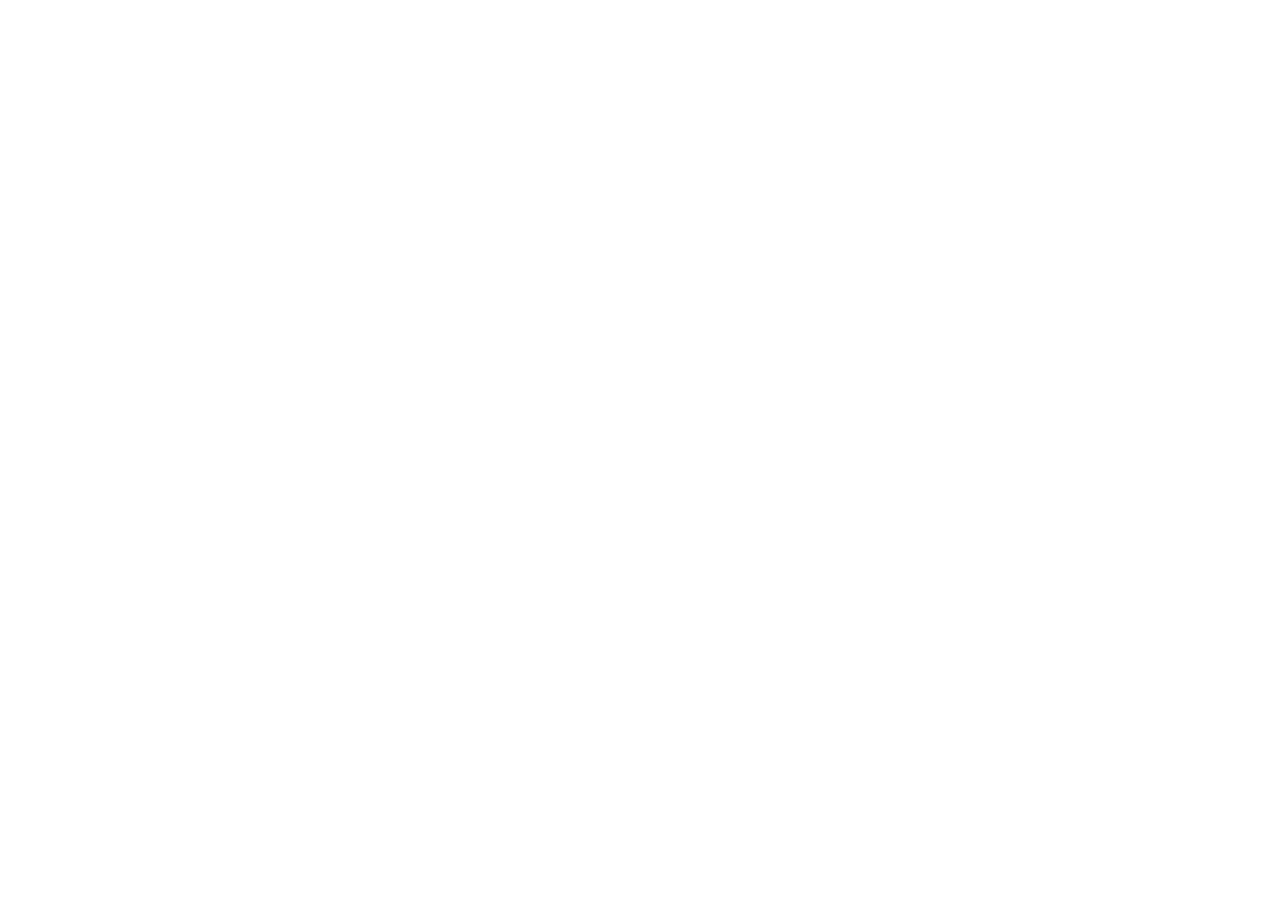
==== admin/index.html @ c6121251 "feat: add Decap CMS + Netlify Identity for no-code editing - _data/content.json — all editable text " ====
<!DOCTYPE html>
<html>
<head>
  <meta charset="utf-8" />
  <meta name="viewport" content="width=device-width, initial-scale=1.0" />
  <title>Milena – Site Editor</title>
</head>
<body>
  <script src="https://identity.netlify.com/v1/netlify-identity-widget.js"></script>
  <script src="https://unpkg.com/decap-cms@^3.0.0/dist/decap-cms.js"></script>
</body>
</html>
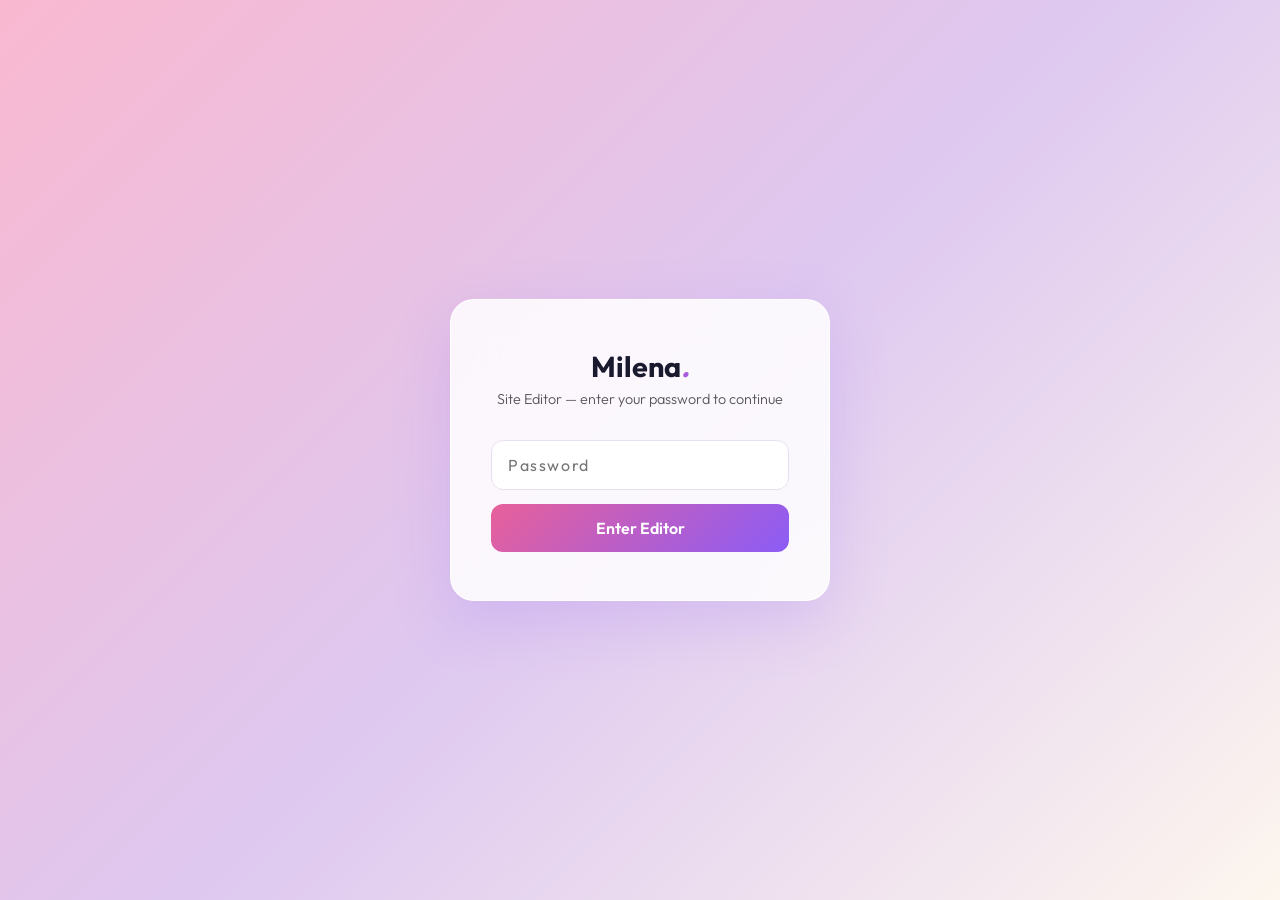
==== commit a18534d3: "feat: migrate to Vercel, add custom admin panel, fix web design issues - Replace Netlify with Vercel" ====
--- a/admin/index.html
+++ b/admin/index.html
@@ -1,12 +1,918 @@
 <!DOCTYPE html>
-<html>
+<html lang="en">
 <head>
-  <meta charset="utf-8" />
+  <meta charset="UTF-8" />
   <meta name="viewport" content="width=device-width, initial-scale=1.0" />
   <title>Milena – Site Editor</title>
+  <link href="https://fonts.googleapis.com/css2?family=Outfit:wght@300;400;500;600;700&display=swap" rel="stylesheet" />
+  <style>
+    *, *::before, *::after { box-sizing: border-box; margin: 0; padding: 0; }
+    :root {
+      --pink: #E8609A; --purple: #8B5CF6; --dark: #1a1a2e;
+      --mid: #555; --light: #999; --border: #e8e0f0;
+      --bg: #faf8ff; --white: #fff;
+      --radius: 12px; --shadow: 0 4px 24px rgba(139,92,246,.1);
+    }
+    body { font-family: 'Outfit', sans-serif; background: var(--bg); color: var(--dark); min-height: 100vh; }
+
+    /* ── LOGIN ── */
+    .login-screen {
+      min-height: 100vh; display: flex; align-items: center; justify-content: center;
+      background: linear-gradient(135deg, #F9B8D0 0%, #DEC8F0 50%, #FDF6EE 100%);
+    }
+    .login-box {
+      background: rgba(255,255,255,.85); backdrop-filter: blur(20px);
+      border: 1.5px solid rgba(255,255,255,.9); border-radius: 24px;
+      padding: 48px 40px; width: 380px; text-align: center;
+      box-shadow: 0 20px 60px rgba(139,92,246,.18);
+    }
+    .login-box h1 { font-size: 1.8rem; margin-bottom: 6px; }
+    .login-box h1 em { font-style: italic; background: linear-gradient(135deg,var(--pink),var(--purple)); -webkit-background-clip:text; -webkit-text-fill-color:transparent; background-clip:text; }
+    .login-box p { color: var(--mid); font-size: .9rem; margin-bottom: 32px; font-weight: 300; }
+    .login-box input {
+      width: 100%; padding: 14px 16px; border: 1.5px solid var(--border);
+      border-radius: var(--radius); font-family: inherit; font-size: 1rem;
+      background: var(--white); margin-bottom: 14px; outline: none; transition: border .2s;
+      letter-spacing: .1em;
+    }
+    .login-box input:focus { border-color: var(--purple); }
+    .btn-login {
+      width: 100%; padding: 14px; border: none; border-radius: var(--radius);
+      background: linear-gradient(135deg, var(--pink), var(--purple));
+      color: #fff; font-family: inherit; font-size: 1rem; font-weight: 600;
+      cursor: pointer; transition: opacity .2s, transform .2s;
+    }
+    .btn-login:hover { opacity: .88; transform: translateY(-1px); }
+    .login-error { color: #e53e3e; font-size: .85rem; margin-top: 10px; display: none; }
+
+    /* ── ADMIN LAYOUT ── */
+    .admin { display: none; min-height: 100vh; }
+    .admin-topbar {
+      position: sticky; top: 0; z-index: 50;
+      background: rgba(255,255,255,.9); backdrop-filter: blur(16px);
+      border-bottom: 1px solid var(--border);
+      display: flex; align-items: center; justify-content: space-between;
+      padding: 0 32px; height: 60px;
+    }
+    .admin-topbar__logo { font-size: 1.1rem; font-weight: 700; }
+    .admin-topbar__logo em { font-style:italic; background:linear-gradient(135deg,var(--pink),var(--purple)); -webkit-background-clip:text; -webkit-text-fill-color:transparent; background-clip:text; }
+    .admin-topbar__right { display: flex; align-items: center; gap: 12px; }
+    .btn-visit { font-family:inherit; font-size:.85rem; font-weight:500; color:var(--purple); background:rgba(139,92,246,.08); border:none; padding:7px 16px; border-radius:100px; cursor:pointer; text-decoration:none; }
+    .btn-logout { font-family:inherit; font-size:.85rem; font-weight:500; color:var(--mid); background:none; border:1px solid var(--border); padding:7px 16px; border-radius:100px; cursor:pointer; }
+
+    .admin-body { display: flex; min-height: calc(100vh - 60px); }
+
+    /* Sidebar */
+    .admin-sidebar {
+      width: 220px; flex-shrink: 0;
+      background: var(--white); border-right: 1px solid var(--border);
+      padding: 24px 0; position: sticky; top: 60px; height: calc(100vh - 60px);
+      overflow-y: auto;
+    }
+    .sidebar-section { padding: 0 16px; margin-bottom: 8px; }
+    .sidebar-section__label { font-size: .68rem; font-weight: 700; letter-spacing: .1em; text-transform: uppercase; color: var(--light); padding: 0 8px; margin-bottom: 4px; }
+    .sidebar-link {
+      display: flex; align-items: center; gap: 8px;
+      padding: 9px 12px; border-radius: 10px; cursor: pointer;
+      font-size: .875rem; font-weight: 500; color: var(--mid);
+      transition: all .15s; border: none; background: none; width: 100%; text-align: left;
+    }
+    .sidebar-link:hover { background: rgba(139,92,246,.06); color: var(--dark); }
+    .sidebar-link.active { background: linear-gradient(135deg, rgba(232,96,154,.1), rgba(139,92,246,.1)); color: var(--purple); font-weight: 600; }
+    .sidebar-link .icon { font-size: 1rem; }
+
+    /* Main content */
+    .admin-main { flex: 1; padding: 36px 40px; max-width: 860px; }
+
+    .panel { display: none; }
+    .panel.active { display: block; }
+
+    .panel__title { font-size: 1.5rem; font-weight: 700; margin-bottom: 6px; }
+    .panel__sub { font-size: .9rem; color: var(--mid); font-weight: 300; margin-bottom: 32px; }
+
+    .form-group { margin-bottom: 20px; }
+    .form-group label { display: block; font-size: .8rem; font-weight: 600; color: var(--mid); text-transform: uppercase; letter-spacing: .06em; margin-bottom: 6px; }
+    .form-group input, .form-group textarea {
+      width: 100%; padding: 12px 14px; border: 1.5px solid var(--border);
+      border-radius: var(--radius); font-family: inherit; font-size: .95rem;
+      background: var(--white); outline: none; transition: border .2s; color: var(--dark);
+      resize: vertical;
+    }
+    .form-group input:focus, .form-group textarea:focus { border-color: var(--purple); box-shadow: 0 0 0 3px rgba(139,92,246,.08); }
+    .form-group textarea { min-height: 90px; }
+
+    .form-row { display: grid; grid-template-columns: 1fr 1fr; gap: 16px; }
+
+    .form-section {
+      background: var(--white); border: 1.5px solid var(--border);
+      border-radius: 16px; padding: 28px; margin-bottom: 24px;
+      box-shadow: var(--shadow);
+    }
+    .form-section__title { font-size: 1rem; font-weight: 700; margin-bottom: 20px; display: flex; align-items: center; gap: 8px; }
+    .form-section__title .dot { width: 10px; height: 10px; border-radius: 50%; background: linear-gradient(135deg, var(--pink), var(--purple)); }
+
+    .save-bar {
+      display: flex; align-items: center; justify-content: space-between;
+      padding-top: 20px; border-top: 1px solid var(--border); margin-top: 8px;
+    }
+    .save-status { font-size: .85rem; color: var(--light); }
+    .btn-save {
+      padding: 11px 28px; border: none; border-radius: 100px;
+      background: linear-gradient(135deg, var(--pink), var(--purple));
+      color: #fff; font-family: inherit; font-size: .9rem; font-weight: 600;
+      cursor: pointer; transition: all .2s; display: flex; align-items: center; gap: 8px;
+    }
+    .btn-save:hover { opacity: .88; transform: translateY(-1px); }
+    .btn-save:disabled { opacity: .5; cursor: not-allowed; transform: none; }
+
+    /* Dynamic list items */
+    .list-item {
+      background: var(--white); border: 1.5px solid var(--border);
+      border-radius: 16px; padding: 24px 28px; margin-bottom: 16px;
+      box-shadow: var(--shadow); position: relative;
+    }
+    .list-item__header {
+      display: flex; align-items: center; justify-content: space-between;
+      margin-bottom: 18px;
+    }
+    .list-item__title { font-size: .95rem; font-weight: 700; display: flex; align-items: center; gap: 8px; }
+    .btn-remove {
+      font-family: inherit; font-size: .78rem; font-weight: 600;
+      color: #dc2626; background: rgba(220,38,38,.06);
+      border: 1px solid rgba(220,38,38,.2); padding: 5px 12px;
+      border-radius: 100px; cursor: pointer; transition: all .15s;
+    }
+    .btn-remove:hover { background: rgba(220,38,38,.12); }
+    .btn-reorder {
+      font-family: inherit; font-size: .78rem; font-weight: 600;
+      color: var(--mid); background: var(--bg);
+      border: 1px solid var(--border); padding: 4px 10px;
+      border-radius: 100px; cursor: pointer; transition: all .15s;
+      line-height: 1;
+    }
+    .btn-reorder:hover { background: var(--border); }
+    .btn-reorder:disabled { opacity: .3; cursor: default; }
+    .reorder-btns { display: flex; gap: 4px; }
+
+    .btn-add {
+      display: flex; align-items: center; gap: 8px;
+      font-family: inherit; font-size: .88rem; font-weight: 600;
+      color: var(--purple); background: rgba(139,92,246,.06);
+      border: 1.5px dashed rgba(139,92,246,.35);
+      padding: 12px 20px; border-radius: 12px; cursor: pointer;
+      transition: all .2s; width: 100%; justify-content: center;
+      margin-bottom: 24px;
+    }
+    .btn-add:hover { background: rgba(139,92,246,.12); border-color: var(--purple); }
+
+    /* Image upload */
+    .img-upload-wrap { display: flex; align-items: center; gap: 16px; flex-wrap: wrap; }
+    .img-preview {
+      width: 90px; height: 70px; border-radius: 10px; border: 1.5px solid var(--border);
+      object-fit: cover; background: var(--bg);
+    }
+    .img-upload-btn {
+      display: inline-flex; align-items: center; gap: 6px;
+      padding: 8px 16px; border: 1.5px dashed rgba(139,92,246,.4);
+      border-radius: 10px; cursor: pointer; color: var(--purple);
+      font-size: .85rem; font-weight: 500; transition: all .2s;
+      background: rgba(139,92,246,.04);
+    }
+    .img-upload-btn:hover { border-color: var(--purple); background: rgba(139,92,246,.08); }
+    .img-upload-btn input[type=file] { display: none; }
+    .img-upload-note { font-size: .75rem; color: var(--light); }
+
+    /* Toast */
+    .toast {
+      position: fixed; bottom: 28px; right: 28px; z-index: 999;
+      background: var(--dark); color: #fff;
+      padding: 14px 22px; border-radius: var(--radius);
+      font-size: .9rem; font-weight: 500;
+      box-shadow: 0 8px 32px rgba(0,0,0,.2);
+      transform: translateY(80px); opacity: 0;
+      transition: all .35s cubic-bezier(.22,.61,.36,1);
+      display: flex; align-items: center; gap: 10px;
+    }
+    .toast.show { transform: translateY(0); opacity: 1; }
+    .toast.success { background: #16a34a; }
+    .toast.error { background: #dc2626; }
+
+    /* Spinner */
+    .spinner { width: 16px; height: 16px; border: 2px solid rgba(255,255,255,.4); border-top-color: #fff; border-radius: 50%; animation: spin .6s linear infinite; }
+    @keyframes spin { to { transform: rotate(360deg); } }
+
+    @media (max-width: 700px) {
+      .admin-sidebar { display: none; }
+      .admin-main { padding: 24px 20px; }
+      .form-row { grid-template-columns: 1fr; }
+    }
+  </style>
 </head>
 <body>
-  <script src="https://identity.netlify.com/v1/netlify-identity-widget.js"></script>
-  <script src="https://unpkg.com/decap-cms@^3.0.0/dist/decap-cms.js"></script>
+
+<!-- LOGIN -->
+<div class="login-screen" id="loginScreen">
+  <div class="login-box">
+    <h1>Milena<em>.</em></h1>
+    <p>Site Editor — enter your password to continue</p>
+    <input type="password" id="passwordInput" placeholder="Password" />
+    <button class="btn-login" onclick="login()">Enter Editor</button>
+    <p class="login-error" id="loginError">Incorrect password. Please try again.</p>
+  </div>
+</div>
+
+<!-- ADMIN -->
+<div class="admin" id="adminPanel">
+  <div class="admin-topbar">
+    <div class="admin-topbar__logo">Site Editor · <em>Milena</em></div>
+    <div class="admin-topbar__right">
+      <a href="/" target="_blank" class="btn-visit">↗ View Site</a>
+      <button class="btn-logout" onclick="logout()">Log out</button>
+    </div>
+  </div>
+
+  <div class="admin-body">
+    <!-- Sidebar -->
+    <aside class="admin-sidebar">
+      <div class="sidebar-section">
+        <div class="sidebar-section__label">Content</div>
+        <button class="sidebar-link active" onclick="showPanel('hero', this)"><span class="icon">👋</span> Hero</button>
+        <button class="sidebar-link" onclick="showPanel('projects', this)"><span class="icon">💼</span> Projects</button>
+        <button class="sidebar-link" onclick="showPanel('journey', this)"><span class="icon">🗓️</span> Career Journey</button>
+        <button class="sidebar-link" onclick="showPanel('education', this)"><span class="icon">🎓</span> Education</button>
+        <button class="sidebar-link" onclick="showPanel('beyond', this)"><span class="icon">✨</span> Beyond Work</button>
+        <button class="sidebar-link" onclick="showPanel('contact', this)"><span class="icon">📬</span> Contact</button>
+        <button class="sidebar-link" onclick="showPanel('custom', this)"><span class="icon">➕</span> Custom Sections</button>
+      </div>
+      <div class="sidebar-section" style="margin-top:8px">
+        <div class="sidebar-section__label">Media</div>
+        <button class="sidebar-link" onclick="showPanel('images', this)"><span class="icon">🖼️</span> Images</button>
+      </div>
+    </aside>
+
+    <!-- Main -->
+    <main class="admin-main">
+
+      <!-- HERO -->
+      <div class="panel active" id="panel-hero">
+        <div class="panel__title">👋 Hero Section</div>
+        <div class="panel__sub">What visitors see first — your name, role, bio and stats.</div>
+
+        <div class="form-section">
+          <div class="form-section__title"><span class="dot"></span>Introduction</div>
+          <div class="form-group"><label>Your Name</label><input type="text" data-field="hero.name" /></div>
+          <div class="form-group"><label>Job Title / Role</label><input type="text" data-field="hero.role" /></div>
+          <div class="form-group"><label>Location</label><input type="text" data-field="hero.location" /></div>
+          <div class="form-group"><label>Bio Paragraph</label><textarea data-field="hero.bio"></textarea></div>
+        </div>
+
+        <div class="form-section">
+          <div class="form-section__title"><span class="dot"></span>Stats</div>
+          <div class="form-row">
+            <div class="form-group"><label>Stat 1 – Number</label><input type="text" data-field="hero.stat_1_num" /></div>
+            <div class="form-group"><label>Stat 1 – Label</label><input type="text" data-field="hero.stat_1_label" /></div>
+          </div>
+          <div class="form-row">
+            <div class="form-group"><label>Stat 2 – Number</label><input type="text" data-field="hero.stat_2_num" /></div>
+            <div class="form-group"><label>Stat 2 – Label</label><input type="text" data-field="hero.stat_2_label" /></div>
+          </div>
+          <div class="form-row">
+            <div class="form-group"><label>Stat 3 – Number</label><input type="text" data-field="hero.stat_3_num" /></div>
+            <div class="form-group"><label>Stat 3 – Label</label><input type="text" data-field="hero.stat_3_label" /></div>
+          </div>
+          <div class="save-bar">
+            <span class="save-status" id="status-hero"></span>
+            <button class="btn-save" onclick="saveSection('hero')">Save Changes</button>
+          </div>
+        </div>
+      </div>
+
+      <!-- PROJECTS -->
+      <div class="panel" id="panel-projects">
+        <div class="panel__title">💼 Projects</div>
+        <div class="panel__sub">Your featured work — titles, descriptions, tags and stats.</div>
+        <div class="form-section">
+          <div class="form-section__title"><span class="dot"></span>Section intro</div>
+          <div class="form-group"><label>Subtitle</label><input type="text" data-field="projects.section_sub" /></div>
+        </div>
+        <div id="projects-list"></div>
+        <button class="btn-add" onclick="addProject()">+ Add Project</button>
+        <div class="form-section">
+          <div class="save-bar">
+            <span class="save-status" id="status-projects"></span>
+            <button class="btn-save" onclick="saveSection('projects')">Save Changes</button>
+          </div>
+        </div>
+      </div>
+
+      <!-- JOURNEY -->
+      <div class="panel" id="panel-journey">
+        <div class="panel__title">🗓️ Career Journey</div>
+        <div class="panel__sub">Your work history — dates, roles and descriptions.</div>
+        <div class="form-section">
+          <div class="form-section__title"><span class="dot"></span>Section intro</div>
+          <div class="form-group"><label>Subtitle</label><input type="text" data-field="journey.section_sub" /></div>
+        </div>
+        <div id="jobs-list"></div>
+        <button class="btn-add" onclick="addJob()">+ Add Job</button>
+        <div class="form-section">
+          <div class="save-bar">
+            <span class="save-status" id="status-journey"></span>
+            <button class="btn-save" onclick="saveSection('journey')">Save Changes</button>
+          </div>
+        </div>
+      </div>
+
+      <!-- EDUCATION -->
+      <div class="panel" id="panel-education">
+        <div class="panel__title">🎓 Education</div>
+        <div class="panel__sub">Degrees, minors and certificates.</div>
+        <div class="form-section">
+          <div class="form-section__title"><span class="dot"></span>Section intro</div>
+          <div class="form-group"><label>Subtitle</label><input type="text" data-field="education.section_sub" /></div>
+        </div>
+        <div id="degrees-list"></div>
+        <button class="btn-add" onclick="addDegree()">+ Add Degree</button>
+        <div class="form-section">
+          <div class="save-bar">
+            <span class="save-status" id="status-education"></span>
+            <button class="btn-save" onclick="saveSection('education')">Save Changes</button>
+          </div>
+        </div>
+      </div>
+
+      <!-- BEYOND -->
+      <div class="panel" id="panel-beyond">
+        <div class="panel__title">✨ Beyond Work</div>
+        <div class="panel__sub">Your personal interests — icon, title and description for each card.</div>
+        <div id="beyond-list"></div>
+        <button class="btn-add" onclick="addBeyond()">+ Add Interest</button>
+        <div class="form-section">
+          <div class="save-bar">
+            <span class="save-status" id="status-beyond"></span>
+            <button class="btn-save" onclick="saveSection('beyond')">Save Changes</button>
+          </div>
+        </div>
+      </div>
+
+      <!-- CONTACT -->
+      <div class="panel" id="panel-contact">
+        <div class="panel__title">📬 Contact</div>
+        <div class="panel__sub">Your quote, email, phone and links.</div>
+        <div class="form-section">
+          <div class="form-group"><label>Quote</label><input type="text" data-field="contact.quote" /></div>
+          <div class="form-row">
+            <div class="form-group"><label>Email</label><input type="email" data-field="contact.email" /></div>
+            <div class="form-group"><label>Phone</label><input type="text" data-field="contact.phone" /></div>
+          </div>
+          <div class="form-group"><label>LinkedIn URL</label><input type="url" data-field="contact.linkedin" /></div>
+          <div class="form-group"><label>Website URL</label><input type="url" data-field="contact.website" /></div>
+          <div class="save-bar">
+            <span class="save-status" id="status-contact"></span>
+            <button class="btn-save" onclick="saveSection('contact')">Save Changes</button>
+          </div>
+        </div>
+      </div>
+
+      <!-- CUSTOM SECTIONS -->
+      <div class="panel" id="panel-custom">
+        <div class="panel__title">➕ Custom Sections</div>
+        <div class="panel__sub">Add entirely new sections to your site — each with a title, subtitle, and any number of items.</div>
+        <div id="custom-sections-list"></div>
+        <button class="btn-add" onclick="addCustomSection()">+ Add New Section</button>
+        <div class="form-section">
+          <div class="save-bar">
+            <span class="save-status" id="status-custom"></span>
+            <button class="btn-save" onclick="saveSection('custom')">Save Changes</button>
+          </div>
+        </div>
+      </div>
+
+      <!-- IMAGES -->
+      <div class="panel" id="panel-images">
+        <div class="panel__title">🖼️ Images</div>
+        <div class="panel__sub">Each slot shows the current image. Click Upload to replace it — changes go live in ~30 seconds.</div>
+
+        <script>
+          const IMAGE_SLOTS = [
+            { key: 'portrait',          label: 'Portrait',                   section: 'Hero' },
+            { key: 'media_trip',        label: 'Media Familiarization Trip',  section: 'Projects' },
+            { key: 'platform',          label: 'Platform Management',         section: 'Projects' },
+            { key: 'rwanda_supplement', label: 'Rwanda Supplement cover',     section: 'Projects' },
+            { key: 'georgetown',        label: 'Georgetown feature',          section: 'Projects' },
+            { key: 'event_1',           label: 'Event Photo 1',               section: 'Photography' },
+            { key: 'event_2',           label: 'Event Photo 2',               section: 'Photography' },
+            { key: 'event_3',           label: 'Event Photo 3',               section: 'Photography' },
+            { key: 'event_4',           label: 'Event Photo 4',               section: 'Photography' },
+            { key: 'graphic_1',         label: 'Graphic 1',                   section: 'Graphics' },
+            { key: 'graphic_2',         label: 'Graphic 2',                   section: 'Graphics' },
+            { key: 'graphic_3',         label: 'Graphic 3',                   section: 'Graphics' },
+          ];
+
+          // Group slots by section
+          const groups = {};
+          IMAGE_SLOTS.forEach(s => { if (!groups[s.section]) groups[s.section] = []; groups[s.section].push(s); });
+
+          document.write(Object.entries(groups).map(([grp, slots]) => `
+            <div class="form-section">
+              <div class="form-section__title"><span class="dot"></span>${grp}</div>
+              <div style="display:grid;grid-template-columns:repeat(auto-fill,minmax(200px,1fr));gap:16px">
+                ${slots.map(s => `
+                  <div style="border:1.5px solid var(--border);border-radius:12px;padding:14px;background:var(--white)">
+                    <div style="font-size:.78rem;font-weight:700;color:var(--mid);text-transform:uppercase;letter-spacing:.06em;margin-bottom:10px">${s.label}</div>
+                    <img id="slot-preview-${s.key}" src="" alt="${s.label}"
+                      style="width:100%;height:100px;object-fit:cover;border-radius:8px;border:1px solid var(--border);background:var(--bg);display:block;margin-bottom:10px" />
+                    <div style="font-size:.72rem;color:var(--light);margin-bottom:8px" id="slot-path-${s.key}">No custom image</div>
+                    <label class="img-upload-btn" style="width:100%;justify-content:center;box-sizing:border-box">
+                      📎 Upload
+                      <input type="file" accept="image/*" onchange="uploadSlotImage('${s.key}', this)" />
+                    </label>
+                    <div id="slot-status-${s.key}" style="font-size:.75rem;color:var(--light);margin-top:6px;text-align:center"></div>
+                  </div>
+                `).join('')}
+              </div>
+            </div>
+          `).join(''));
+        </script>
+      </div>
+
+    </main>
+  </div>
+</div>
+
+<!-- TOAST -->
+<div class="toast" id="toast"></div>
+
+<script>
+  let content = {};
+  let sessionPwd = '';
+  let jobs = [];
+  let degrees = [];
+  let projects = [];
+  let beyondItems = [];
+  let customSections = [];
+
+  // ── Login ──────────────────────────────────────────────────
+  document.getElementById('passwordInput').addEventListener('keydown', e => {
+    if (e.key === 'Enter') login();
+  });
+
+  async function login() {
+    const pwd = document.getElementById('passwordInput').value.trim();
+    if (!pwd) return;
+    sessionPwd = pwd;
+
+    // Try fetching content to verify the server is up, then test password with a dry-run
+    try {
+      const r = await fetch('/_data/content.json');
+      if (!r.ok) throw new Error('Could not load content');
+      content = await r.json();
+
+      // Verify password by attempting a no-op save
+      const test = await fetch('/api/update-content', {
+        method: 'POST',
+        headers: { 'Content-Type': 'application/json' },
+        body: JSON.stringify({ password: pwd, content })
+      });
+      if (test.status === 401) {
+        document.getElementById('loginError').style.display = 'block';
+        return;
+      }
+
+      // Success
+      document.getElementById('loginScreen').style.display = 'none';
+      document.getElementById('adminPanel').style.display = 'block';
+      document.getElementById('loginError').style.display = 'none';
+      populateFields();
+    } catch(e) {
+      document.getElementById('loginError').textContent = 'Connection error. Try again.';
+      document.getElementById('loginError').style.display = 'block';
+    }
+  }
+
+  function logout() {
+    sessionPwd = '';
+    document.getElementById('loginScreen').style.display = 'flex';
+    document.getElementById('adminPanel').style.display = 'none';
+    document.getElementById('passwordInput').value = '';
+  }
+
+  // ── Dynamic projects list ──────────────────────────────────
+  function renderProjects() {
+    const container = document.getElementById('projects-list');
+    if (!container) return;
+    container.innerHTML = projects.map((p, i) => `
+      <div class="list-item">
+        <div class="list-item__header">
+          <div class="list-item__title"><span class="dot"></span>Project ${i + 1}${p.title ? ' — ' + escHtml(p.title) : ''}</div>
+          <div style="display:flex;gap:6px;align-items:center">
+            <div class="reorder-btns">
+              <button class="btn-reorder" onclick="moveItem(projects,${i},-1,renderProjects)" ${i===0?'disabled':''}>↑</button>
+              <button class="btn-reorder" onclick="moveItem(projects,${i},1,renderProjects)" ${i===projects.length-1?'disabled':''}>↓</button>
+            </div>
+            <button class="btn-remove" onclick="removeProject(${i})">Remove</button>
+          </div>
+        </div>
+        <div class="form-group"><label>Title</label><input type="text" value="${escHtml(p.title||'')}" oninput="projects[${i}].title=this.value;renderProjects()" /></div>
+        <div class="form-group"><label>Description</label><textarea oninput="projects[${i}].desc=this.value">${escHtml(p.desc||'')}</textarea></div>
+        <div class="form-group"><label>Tags (comma-separated)</label><input type="text" value="${escHtml(p.tags||'')}" oninput="projects[${i}].tags=this.value" /></div>
+        <div class="form-row">
+          <div class="form-group"><label>Stat 1 Number</label><input type="text" value="${escHtml(p.stat_1_num||'')}" oninput="projects[${i}].stat_1_num=this.value" /></div>
+          <div class="form-group"><label>Stat 1 Label</label><input type="text" value="${escHtml(p.stat_1_label||'')}" oninput="projects[${i}].stat_1_label=this.value" /></div>
+        </div>
+        <div class="form-row">
+          <div class="form-group"><label>Stat 2 Number</label><input type="text" value="${escHtml(p.stat_2_num||'')}" oninput="projects[${i}].stat_2_num=this.value" /></div>
+          <div class="form-group"><label>Stat 2 Label</label><input type="text" value="${escHtml(p.stat_2_label||'')}" oninput="projects[${i}].stat_2_label=this.value" /></div>
+        </div>
+      </div>
+    `).join('');
+  }
+
+  function addProject() {
+    projects.push({ title: '', desc: '', tags: '', stat_1_num: '', stat_1_label: '', stat_2_num: '', stat_2_label: '' });
+    renderProjects();
+  }
+
+  function removeProject(i) {
+    projects.splice(i, 1);
+    renderProjects();
+  }
+
+  // ── Dynamic beyond list ────────────────────────────────────
+  function renderBeyond() {
+    const container = document.getElementById('beyond-list');
+    if (!container) return;
+    container.innerHTML = beyondItems.map((item, i) => `
+      <div class="list-item">
+        <div class="list-item__header">
+          <div class="list-item__title"><span class="dot"></span>${item.image ? '🖼️' : escHtml(item.icon||'✨')} ${escHtml(item.title || 'Interest ' + (i + 1))}</div>
+          <div style="display:flex;gap:6px;align-items:center">
+            <div class="reorder-btns">
+              <button class="btn-reorder" onclick="moveItem(beyondItems,${i},-1,renderBeyond)" ${i===0?'disabled':''}>↑</button>
+              <button class="btn-reorder" onclick="moveItem(beyondItems,${i},1,renderBeyond)" ${i===beyondItems.length-1?'disabled':''}>↓</button>
+            </div>
+            <button class="btn-remove" onclick="removeBeyond(${i})">Remove</button>
+          </div>
+        </div>
+        <div class="form-row">
+          <div class="form-group"><label>Emoji Icon</label><input type="text" value="${escHtml(item.icon||'')}" oninput="beyondItems[${i}].icon=this.value;renderBeyond()" style="max-width:120px" /></div>
+          <div class="form-group"><label>Title</label><input type="text" value="${escHtml(item.title||'')}" oninput="beyondItems[${i}].title=this.value;renderBeyond()" /></div>
+        </div>
+        <div class="form-group">
+          <label>Photo / Image <span style="color:var(--light);font-weight:400">(overrides emoji)</span></label>
+          <div class="img-upload-wrap">
+            ${item.image ? `<img src="${escHtml(item.image)}" class="img-preview" alt="icon" /><button type="button" onclick="beyondItems[${i}].image='';renderBeyond()" style="font-size:.78rem;color:#dc2626;background:none;border:none;cursor:pointer;padding:4px 8px">✕ Remove</button>` : ''}
+            <label class="img-upload-btn">
+              📎 ${item.image ? 'Replace' : 'Upload image'}
+              <input type="file" accept="image/*" onchange="uploadBeyondImage(${i}, this)" />
+            </label>
+            <span id="beyond-upload-status-${i}" class="img-upload-note"></span>
+          </div>
+        </div>
+        <div class="form-group"><label>Description</label><textarea oninput="beyondItems[${i}].desc=this.value">${escHtml(item.desc||'')}</textarea></div>
+      </div>
+    `).join('');
+  }
+
+  async function uploadBeyondImage(i, input) {
+    const file = input.files[0];
+    if (!file) return;
+    const statusEl = document.getElementById(`beyond-upload-status-${i}`);
+    if (statusEl) statusEl.textContent = 'Uploading…';
+    const reader = new FileReader();
+    reader.onload = async e => {
+      try {
+        const r = await fetch('/api/upload-image', {
+          method: 'POST',
+          headers: { 'Content-Type': 'application/json' },
+          body: JSON.stringify({ password: sessionPwd, filename: file.name, base64: e.target.result })
+        });
+        const data = await r.json();
+        if (r.ok) {
+          beyondItems[i].image = data.path;
+          renderBeyond();
+          showToast('✓ Image uploaded', 'success');
+        } else {
+          if (statusEl) statusEl.textContent = 'Upload failed';
+          showToast('Upload error: ' + (data.error || 'Unknown'), 'error');
+        }
+      } catch { if (statusEl) statusEl.textContent = 'Network error'; }
+    };
+    reader.readAsDataURL(file);
+  }
+
+  function addBeyond() {
+    beyondItems.push({ icon: '✨', title: '', desc: '', image: '' });
+    renderBeyond();
+  }
+
+  function removeBeyond(i) {
+    beyondItems.splice(i, 1);
+    renderBeyond();
+  }
+
+  // ── Dynamic jobs list ──────────────────────────────────────
+  function renderJobs() {
+    const container = document.getElementById('jobs-list');
+    if (!container) return;
+    container.innerHTML = jobs.map((job, i) => `
+      <div class="list-item">
+        <div class="list-item__header">
+          <div class="list-item__title"><span class="dot"></span>Job ${i + 1}</div>
+          <div style="display:flex;gap:6px;align-items:center">
+            <div class="reorder-btns">
+              <button class="btn-reorder" onclick="moveItem(jobs,${i},-1,renderJobs)" ${i===0?'disabled':''}>↑</button>
+              <button class="btn-reorder" onclick="moveItem(jobs,${i},1,renderJobs)" ${i===jobs.length-1?'disabled':''}>↓</button>
+            </div>
+            <button class="btn-remove" onclick="removeJob(${i})">Remove</button>
+          </div>
+        </div>
+        <div class="form-row">
+          <div class="form-group"><label>Dates</label><input type="text" value="${escHtml(job.date||'')}" oninput="jobs[${i}].date=this.value" /></div>
+          <div class="form-group"><label>Role</label><input type="text" value="${escHtml(job.role||'')}" oninput="jobs[${i}].role=this.value" /></div>
+        </div>
+        <div class="form-group"><label>Organisation</label><input type="text" value="${escHtml(job.org||'')}" oninput="jobs[${i}].org=this.value" /></div>
+        <div class="form-group"><label>Description</label><textarea oninput="jobs[${i}].desc=this.value">${escHtml(job.desc||'')}</textarea></div>
+      </div>
+    `).join('');
+  }
+
+  function addJob() {
+    jobs.push({ date: '', role: '', org: '', desc: '' });
+    renderJobs();
+  }
+
+  function removeJob(i) {
+    jobs.splice(i, 1);
+    renderJobs();
+  }
+
+  // ── Dynamic degrees list ───────────────────────────────────
+  function renderDegrees() {
+    const container = document.getElementById('degrees-list');
+    if (!container) return;
+    container.innerHTML = degrees.map((deg, i) => `
+      <div class="list-item">
+        <div class="list-item__header">
+          <div class="list-item__title"><span class="dot"></span>${escHtml(deg.badge || 'Degree ' + (i + 1))}</div>
+          <div style="display:flex;gap:6px;align-items:center">
+            <div class="reorder-btns">
+              <button class="btn-reorder" onclick="moveItem(degrees,${i},-1,renderDegrees)" ${i===0?'disabled':''}>↑</button>
+              <button class="btn-reorder" onclick="moveItem(degrees,${i},1,renderDegrees)" ${i===degrees.length-1?'disabled':''}>↓</button>
+            </div>
+            <button class="btn-remove" onclick="removeDegree(${i})">Remove</button>
+          </div>
+        </div>
+        <div class="form-row">
+          <div class="form-group"><label>Badge (e.g. Master's)</label><input type="text" value="${escHtml(deg.badge||'')}" oninput="degrees[${i}].badge=this.value;renderDegrees()" /></div>
+          <div class="form-group"><label>Years</label><input type="text" value="${escHtml(deg.year||'')}" oninput="degrees[${i}].year=this.value" /></div>
+        </div>
+        <div class="form-group"><label>Degree / Programme Title</label><input type="text" value="${escHtml(deg.title||'')}" oninput="degrees[${i}].title=this.value" /></div>
+        <div class="form-group"><label>School</label><input type="text" value="${escHtml(deg.school||'')}" oninput="degrees[${i}].school=this.value" /></div>
+      </div>
+    `).join('');
+  }
+
+  function addDegree() {
+    degrees.push({ badge: '', year: '', title: '', school: '' });
+    renderDegrees();
+  }
+
+  function removeDegree(i) {
+    degrees.splice(i, 1);
+    renderDegrees();
+  }
+
+  // ── Custom sections ────────────────────────────────────────
+  function renderCustomSections() {
+    const container = document.getElementById('custom-sections-list');
+    if (!container) return;
+    container.innerHTML = customSections.map((sec, si) => `
+      <div class="list-item">
+        <div class="list-item__header">
+          <div class="list-item__title"><span class="dot"></span>${escHtml(sec.title || 'Section ' + (si + 1))}</div>
+          <div style="display:flex;gap:6px;align-items:center">
+            <div class="reorder-btns">
+              <button class="btn-reorder" onclick="moveItem(customSections,${si},-1,renderCustomSections)" ${si===0?'disabled':''}>↑</button>
+              <button class="btn-reorder" onclick="moveItem(customSections,${si},1,renderCustomSections)" ${si===customSections.length-1?'disabled':''}>↓</button>
+            </div>
+            <button class="btn-remove" onclick="removeCustomSection(${si})">Remove Section</button>
+          </div>
+        </div>
+        <div class="form-row">
+          <div class="form-group"><label>Label (small caps above title)</label><input type="text" value="${escHtml(sec.label||'')}" oninput="customSections[${si}].label=this.value" /></div>
+          <div class="form-group"><label>Section Title</label><input type="text" value="${escHtml(sec.title||'')}" oninput="customSections[${si}].title=this.value;renderCustomSections()" /></div>
+        </div>
+        <div class="form-group"><label>Subtitle</label><input type="text" value="${escHtml(sec.subtitle||'')}" oninput="customSections[${si}].subtitle=this.value" /></div>
+        <div style="margin-top:16px;padding-top:16px;border-top:1px solid var(--border)">
+          <div style="font-size:.8rem;font-weight:700;color:var(--mid);text-transform:uppercase;letter-spacing:.06em;margin-bottom:12px">Items</div>
+          <div id="custom-items-${si}">
+            ${(sec.items||[]).map((item, ii) => `
+              <div style="background:var(--bg);border:1px solid var(--border);border-radius:10px;padding:16px;margin-bottom:10px">
+                <div style="display:flex;justify-content:space-between;align-items:center;margin-bottom:10px">
+                  <span style="font-size:.8rem;font-weight:600;color:var(--light)">Item ${ii+1}</span>
+                  <div style="display:flex;gap:6px;align-items:center">
+                    <div class="reorder-btns">
+                      <button class="btn-reorder" onclick="moveCustomItem(${si},${ii},-1)" ${ii===0?'disabled':''}>↑</button>
+                      <button class="btn-reorder" onclick="moveCustomItem(${si},${ii},1)" ${ii===(sec.items||[]).length-1?'disabled':''}>↓</button>
+                    </div>
+                    <button class="btn-remove" onclick="removeCustomItem(${si},${ii})">Remove</button>
+                  </div>
+                </div>
+                <div class="form-row">
+                  <div class="form-group"><label>Title</label><input type="text" value="${escHtml(item.title||'')}" oninput="customSections[${si}].items[${ii}].title=this.value" /></div>
+                  <div class="form-group"><label>Detail (date, tag…)</label><input type="text" value="${escHtml(item.detail||'')}" oninput="customSections[${si}].items[${ii}].detail=this.value" /></div>
+                </div>
+                <div class="form-group"><label>Description</label><textarea oninput="customSections[${si}].items[${ii}].desc=this.value">${escHtml(item.desc||'')}</textarea></div>
+              </div>
+            `).join('')}
+          </div>
+          <button class="btn-add" style="margin-bottom:0" onclick="addCustomItem(${si})">+ Add Item</button>
+        </div>
+      </div>
+    `).join('');
+  }
+
+  function addCustomSection() {
+    customSections.push({ label: '', title: '', subtitle: '', items: [] });
+    renderCustomSections();
+  }
+
+  function removeCustomSection(si) {
+    customSections.splice(si, 1);
+    renderCustomSections();
+  }
+
+  function addCustomItem(si) {
+    if (!customSections[si].items) customSections[si].items = [];
+    customSections[si].items.push({ title: '', detail: '', desc: '' });
+    renderCustomSections();
+  }
+
+  function removeCustomItem(si, ii) {
+    customSections[si].items.splice(ii, 1);
+    renderCustomSections();
+  }
+
+  function moveCustomItem(si, ii, dir) {
+    moveItem(customSections[si].items, ii, dir, renderCustomSections);
+  }
+
+  function moveItem(arr, i, dir, renderFn) {
+    const j = i + dir;
+    if (j < 0 || j >= arr.length) return;
+    [arr[i], arr[j]] = [arr[j], arr[i]];
+    renderFn();
+  }
+
+  function escHtml(str) {
+    return String(str).replace(/&/g,'&amp;').replace(/"/g,'&quot;').replace(/</g,'&lt;').replace(/>/g,'&gt;');
+  }
+
+  // ── Populate fields from content.json ─────────────────────
+  function populateFields() {
+    document.querySelectorAll('[data-field]').forEach(el => {
+      const key = el.dataset.field;
+      const val = key.split('.').reduce((o, k) => o?.[k], content);
+      if (val !== undefined) el.value = val;
+    });
+    jobs = Array.isArray(content.journey?.jobs) ? JSON.parse(JSON.stringify(content.journey.jobs)) : [];
+    degrees = Array.isArray(content.education?.degrees) ? JSON.parse(JSON.stringify(content.education.degrees)) : [];
+    projects = Array.isArray(content.projects?.items) ? JSON.parse(JSON.stringify(content.projects.items)) : [];
+    beyondItems = Array.isArray(content.beyond?.items) ? JSON.parse(JSON.stringify(content.beyond.items)) : [];
+    customSections = Array.isArray(content.custom_sections) ? JSON.parse(JSON.stringify(content.custom_sections)) : [];
+    renderJobs();
+    renderDegrees();
+    renderProjects();
+    renderBeyond();
+    renderCustomSections();
+    populateImagePreviews();
+  }
+
+  // ── Collect fields into updated content ───────────────────
+  function collectFields() {
+    const updated = JSON.parse(JSON.stringify(content));
+    document.querySelectorAll('[data-field]').forEach(el => {
+      const parts = el.dataset.field.split('.');
+      let obj = updated;
+      parts.slice(0, -1).forEach(k => { if (!obj[k]) obj[k] = {}; obj = obj[k]; });
+      obj[parts[parts.length - 1]] = el.value;
+    });
+    if (!updated.journey) updated.journey = {};
+    updated.journey.jobs = JSON.parse(JSON.stringify(jobs));
+    if (!updated.education) updated.education = {};
+    updated.education.degrees = JSON.parse(JSON.stringify(degrees));
+    if (!updated.projects) updated.projects = {};
+    updated.projects.items = JSON.parse(JSON.stringify(projects));
+    if (!updated.beyond) updated.beyond = {};
+    updated.beyond.items = JSON.parse(JSON.stringify(beyondItems));
+    updated.custom_sections = JSON.parse(JSON.stringify(customSections));
+    return updated;
+  }
+
+  // ── Save section ──────────────────────────────────────────
+  async function saveSection(section) {
+    const btn = document.querySelector(`#panel-${section} .btn-save`);
+    const status = document.getElementById(`status-${section}`);
+    btn.disabled = true;
+    btn.innerHTML = '<span class="spinner"></span> Saving…';
+    status.textContent = '';
+
+    const updated = collectFields();
+    content = updated;
+
+    try {
+      const r = await fetch('/api/update-content', {
+        method: 'POST',
+        headers: { 'Content-Type': 'application/json' },
+        body: JSON.stringify({ password: sessionPwd, content: updated })
+      });
+      const data = await r.json();
+      if (r.ok) {
+        showToast('✓ Saved! Site will update in ~30 seconds.', 'success');
+        status.textContent = 'Saved just now';
+      } else {
+        showToast('Error: ' + (data.error || 'Unknown error'), 'error');
+      }
+    } catch(e) {
+      showToast('Network error. Please try again.', 'error');
+    }
+
+    btn.disabled = false;
+    btn.innerHTML = 'Save Changes';
+  }
+
+  // ── Image slots ───────────────────────────────────────────
+  function populateImagePreviews() {
+    const imgs = content.images || {};
+    document.querySelectorAll('[id^="slot-preview-"]').forEach(img => {
+      const key = img.id.replace('slot-preview-', '');
+      const pathEl = document.getElementById('slot-path-' + key);
+      if (imgs[key]) {
+        img.src = imgs[key];
+        if (pathEl) pathEl.textContent = imgs[key];
+      } else {
+        img.src = '';
+        if (pathEl) pathEl.textContent = 'No custom image';
+      }
+    });
+  }
+
+  async function uploadSlotImage(slot, input) {
+    const file = input.files[0];
+    if (!file) return;
+    const statusEl = document.getElementById('slot-status-' + slot);
+    const previewEl = document.getElementById('slot-preview-' + slot);
+    const pathEl = document.getElementById('slot-path-' + slot);
+    if (statusEl) statusEl.textContent = 'Uploading…';
+
+    const reader = new FileReader();
+    reader.onload = async e => {
+      if (previewEl) previewEl.src = e.target.result;
+      try {
+        const r = await fetch('/api/upload-image', {
+          method: 'POST',
+          headers: { 'Content-Type': 'application/json' },
+          body: JSON.stringify({ password: sessionPwd, filename: file.name, base64: e.target.result })
+        });
+        const data = await r.json();
+        if (r.ok) {
+          if (!content.images) content.images = {};
+          content.images[slot] = data.path;
+          if (pathEl) pathEl.textContent = data.path;
+          await fetch('/api/update-content', {
+            method: 'POST',
+            headers: { 'Content-Type': 'application/json' },
+            body: JSON.stringify({ password: sessionPwd, content })
+          });
+          if (statusEl) statusEl.textContent = '✓ Uploaded';
+          showToast('✓ Image uploaded! Site updates in ~30 seconds.', 'success');
+        } else {
+          if (statusEl) statusEl.textContent = 'Failed';
+          showToast('Upload error: ' + (data.error || 'Unknown'), 'error');
+        }
+      } catch { if (statusEl) statusEl.textContent = 'Network error'; }
+    };
+    reader.readAsDataURL(file);
+  }
+
+  // ── Panel switching ───────────────────────────────────────
+  function showPanel(id, btn) {
+    document.querySelectorAll('.panel').forEach(p => p.classList.remove('active'));
+    document.querySelectorAll('.sidebar-link').forEach(b => b.classList.remove('active'));
+    document.getElementById('panel-' + id).classList.add('active');
+    btn.classList.add('active');
+  }
+
+  // ── Toast ─────────────────────────────────────────────────
+  function showToast(msg, type = '') {
+    const t = document.getElementById('toast');
+    t.textContent = msg;
+    t.className = 'toast ' + type;
+    void t.offsetWidth;
+    t.classList.add('show');
+    setTimeout(() => t.classList.remove('show'), 3500);
+  }
+</script>
 </body>
 </html>
